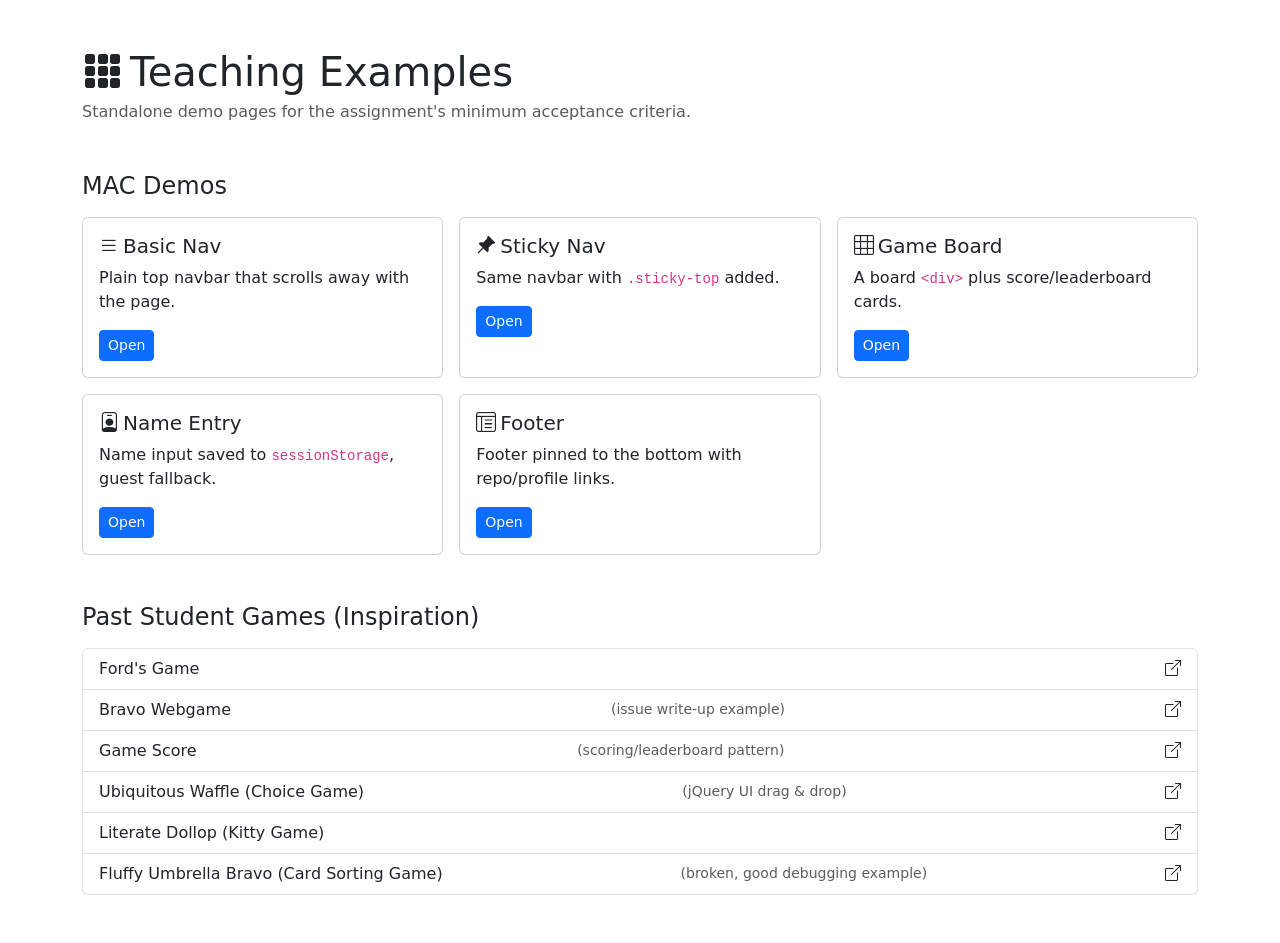
==== index.html @ 5affb5f9 "parts!" ====
<!doctype html>
<html lang="en">
<head>
  <meta charset="UTF-8" />
  <meta name="viewport" content="width=device-width, initial-scale=1" />
  <title>Teaching Examples Dashboard</title>
  <link rel="stylesheet" href="assets/css/examples.css" />
</head>
<body>

  <div class="container py-5">
    <h1 class="mb-1"><i class="bi bi-grid-3x3-gap-fill me-2"></i>Teaching Examples</h1>
    <p class="text-muted mb-5">Standalone demo pages for the assignment's minimum acceptance criteria.</p>

    <h2 class="h4 mb-3">MAC Demos</h2>
    <div class="row row-cols-1 row-cols-md-3 g-3 mb-5">
      <div class="col">
        <div class="card h-100">
          <div class="card-body">
            <h3 class="card-title h5"><i class="bi bi-list me-1"></i>Basic Nav</h3>
            <p class="card-text">Plain top navbar that scrolls away with the page.</p>
            <a href="pages/nav.html" class="btn btn-sm btn-primary">Open</a>
          </div>
        </div>
      </div>
      <div class="col">
        <div class="card h-100">
          <div class="card-body">
            <h3 class="card-title h5"><i class="bi bi-pin-angle-fill me-1"></i>Sticky Nav</h3>
            <p class="card-text">Same navbar with <code>.sticky-top</code> added.</p>
            <a href="pages/nav-sticky.html" class="btn btn-sm btn-primary">Open</a>
          </div>
        </div>
      </div>
      <div class="col">
        <div class="card h-100">
          <div class="card-body">
            <h3 class="card-title h5"><i class="bi bi-grid-3x3 me-1"></i>Game Board</h3>
            <p class="card-text">A board <code>&lt;div&gt;</code> plus score/leaderboard cards.</p>
            <a href="pages/game-board.html" class="btn btn-sm btn-primary">Open</a>
          </div>
        </div>
      </div>
      <div class="col">
        <div class="card h-100">
          <div class="card-body">
            <h3 class="card-title h5"><i class="bi bi-person-badge me-1"></i>Name Entry</h3>
            <p class="card-text">Name input saved to <code>sessionStorage</code>, guest fallback.</p>
            <a href="pages/name-entry.html" class="btn btn-sm btn-primary">Open</a>
          </div>
        </div>
      </div>
      <div class="col">
        <div class="card h-100">
          <div class="card-body">
            <h3 class="card-title h5"><i class="bi bi-layout-text-window-reverse me-1"></i>Footer</h3>
            <p class="card-text">Footer pinned to the bottom with repo/profile links.</p>
            <a href="pages/footer.html" class="btn btn-sm btn-primary">Open</a>
          </div>
        </div>
      </div>
    </div>

    <h2 class="h4 mb-3">Past Student Games (Inspiration)</h2>
    <div class="list-group">
      <a class="list-group-item list-group-item-action d-flex justify-content-between align-items-center"
         href="https://github.com/barrycumbie/fords-game" target="_blank">
        Ford's Game
        <i class="bi bi-box-arrow-up-right"></i>
      </a>
      <a class="list-group-item list-group-item-action d-flex justify-content-between align-items-center"
         href="https://github.com/barrycumbie/bravo-webgame" target="_blank">
        Bravo Webgame <span class="text-muted small">(issue write-up example)</span>
        <i class="bi bi-box-arrow-up-right"></i>
      </a>
      <a class="list-group-item list-group-item-action d-flex justify-content-between align-items-center"
         href="https://github.com/barrycumbie/game-score" target="_blank">
        Game Score <span class="text-muted small">(scoring/leaderboard pattern)</span>
        <i class="bi bi-box-arrow-up-right"></i>
      </a>
      <a class="list-group-item list-group-item-action d-flex justify-content-between align-items-center"
         href="https://github.com/barrycumbie/ubiquitous-waffle-some-game" target="_blank">
        Ubiquitous Waffle (Choice Game) <span class="text-muted small">(jQuery UI drag &amp; drop)</span>
        <i class="bi bi-box-arrow-up-right"></i>
      </a>
      <a class="list-group-item list-group-item-action d-flex justify-content-between align-items-center"
         href="https://github.com/barrycumbie/literate-dollop-superGame" target="_blank">
        Literate Dollop (Kitty Game)
        <i class="bi bi-box-arrow-up-right"></i>
      </a>
      <a class="list-group-item list-group-item-action d-flex justify-content-between align-items-center"
         href="https://github.com/barrycumbie/fluffy-umbrella-bravo" target="_blank">
        Fluffy Umbrella Bravo (Card Sorting Game) <span class="text-muted small">(broken, good debugging example)</span>
        <i class="bi bi-box-arrow-up-right"></i>
      </a>
    </div>
  </div>

  <script src="https://cdn.jsdelivr.net/npm/bootstrap@5.3.3/dist/js/bootstrap.bundle.min.js"></script>
</body>
</html>
---- assets/css/examples.css ----
/* Shared styles for the standalone teaching examples. */
@import url("https://cdn.jsdelivr.net/npm/bootstrap@5.3.3/dist/css/bootstrap.min.css");
@import url("https://cdn.jsdelivr.net/npm/bootstrap-icons@1.11.3/font/bootstrap-icons.min.css");

body {
  font-family: system-ui, sans-serif;
}

/* tall filler section so students can actually scroll and see nav behavior */
.filler-section {
  height: 100vh;
  display: flex;
  align-items: center;
  justify-content: center;
  border-bottom: 1px dashed #ccc;
}

.filler-section:nth-child(odd) {
  background-color: #f8f9fa;
}
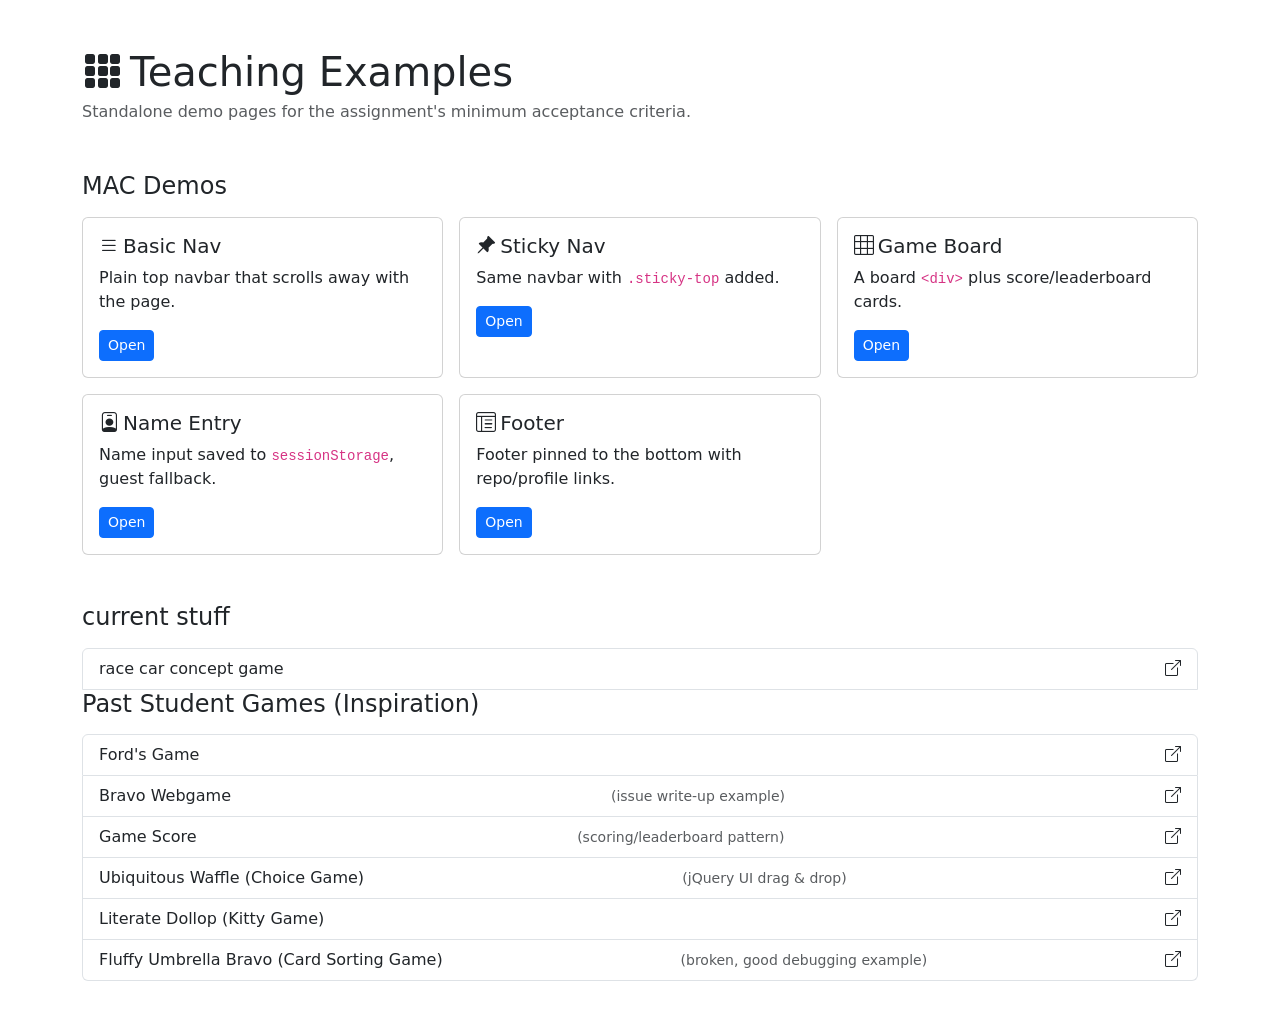
==== commit 486f9a44: "tu 29 sept" ====
--- a/index.html
+++ b/index.html
@@ -61,6 +61,16 @@
       </div>
     </div>
 
+    <h2 class="h4 mb-3">current stuff</h2>
+    <div class="list-group">
+      <a class="list-group-item list-group-item-action d-flex justify-content-between align-items-center"
+         href="pages/racecar.html">race car concept game
+        <i class="bi bi-box-arrow-up-right"></i>
+      </a>
+
+
+
+
     <h2 class="h4 mb-3">Past Student Games (Inspiration)</h2>
     <div class="list-group">
       <a class="list-group-item list-group-item-action d-flex justify-content-between align-items-center"
